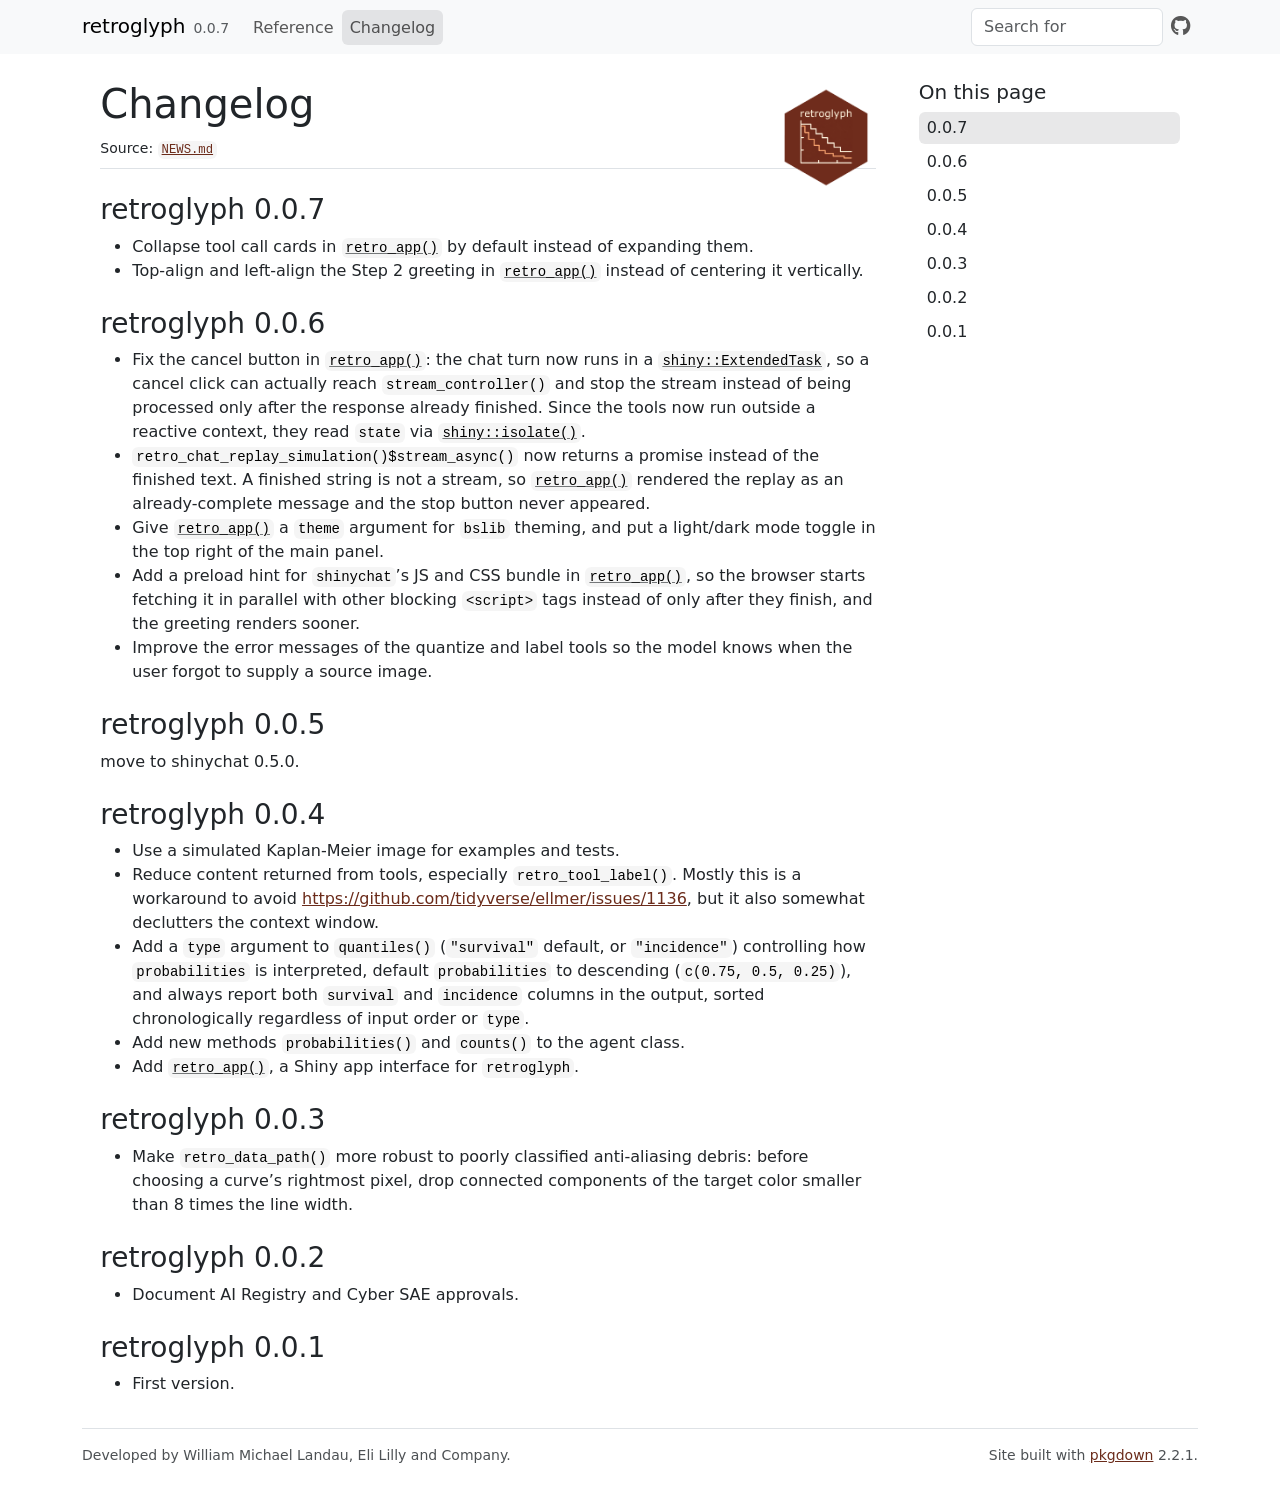
==== news/index.html @ ed051e1a "Deploying to gh-pages from @ wlandau/retroglyph@f1523e4ef02d0c6b7df19a83c4dc9e1fe2accea6 🚀" ====
<!DOCTYPE html>
<!-- Generated by pkgdown: do not edit by hand --><html lang="en-US"><head><meta http-equiv="Content-Type" content="text/html; charset=UTF-8"><meta charset="utf-8"><meta http-equiv="X-UA-Compatible" content="IE=edge"><meta name="viewport" content="width=device-width, initial-scale=1, shrink-to-fit=no"><title>Changelog • retroglyph</title><!-- favicons --><link rel="icon" type="image/png" sizes="96x96" href="../favicon-96x96.png"><link rel="icon" type="”image/svg+xml”" href="../favicon.svg"><link rel="apple-touch-icon" sizes="180x180" href="../apple-touch-icon.png"><link rel="icon" sizes="any" href="../favicon.ico"><link rel="manifest" href="../site.webmanifest"><script src="../deps/jquery-3.6.0/jquery-3.6.0.min.js"></script><meta name="viewport" content="width=device-width, initial-scale=1, shrink-to-fit=no"><link href="../deps/bootstrap-5.3.8/bootstrap.min.css" rel="stylesheet"><script src="../deps/bootstrap-5.3.8/bootstrap.bundle.min.js"></script><link href="../deps/font-awesome-6.5.2/css/all.min.css" rel="stylesheet"><link href="../deps/font-awesome-6.5.2/css/v4-shims.min.css" rel="stylesheet"><script src="../deps/headroom-0.11.0/headroom.min.js"></script><script src="../deps/headroom-0.11.0/jQuery.headroom.min.js"></script><script src="../deps/bootstrap-toc-1.0.1/bootstrap-toc.min.js"></script><script src="../deps/clipboard.js-2.0.11/clipboard.min.js"></script><script src="../deps/search-1.0.0/autocomplete.jquery.min.js"></script><script src="../deps/search-1.0.0/fuse.min.js"></script><script src="../deps/search-1.0.0/mark.min.js"></script><!-- pkgdown --><script src="../pkgdown.js"></script><meta property="og:title" content="Changelog"><meta property="og:image" content="https://wlandau.github.io/retroglyph/logo.png"></head><body>
    <a href="#main" class="visually-hidden-focusable">Skip to contents</a>


    <nav class="navbar navbar-expand-lg fixed-top bg-light" data-bs-theme="light" aria-label="Site navigation"><div class="container">

    <a class="navbar-brand me-2" href="../index.html">retroglyph</a>

    <small class="nav-text text-muted me-auto" data-bs-toggle="tooltip" data-bs-placement="bottom" title="">0.0.7</small>


    <button class="navbar-toggler" type="button" data-bs-toggle="collapse" data-bs-target="#navbar" aria-controls="navbar" aria-expanded="false" aria-label="Toggle navigation">
      <span class="navbar-toggler-icon"></span>
    </button>

    <div id="navbar" class="collapse navbar-collapse ms-3">
      <ul class="navbar-nav me-auto"><li class="nav-item"><a class="nav-link" href="../reference/index.html">Reference</a></li>
<li class="active nav-item"><a class="nav-link" href="../news/index.html">Changelog</a></li>
      </ul><ul class="navbar-nav"><li class="nav-item"><form class="form-inline" role="search">
 <input class="form-control" type="search" name="search-input" id="search-input" autocomplete="off" aria-label="Search site" placeholder="Search for" data-search-index="../search.json"></form></li>
<li class="nav-item"><a class="external-link nav-link" href="https://github.com/wlandau/retroglyph" aria-label="GitHub"><span class="fa fab fa-github fa-lg"></span></a></li>
      </ul></div>


  </div>
</nav><div class="container template-news">
<div class="row">
  <main id="main" class="col-md-9"><div class="page-header">
      <img src="../logo.png" class="logo" alt=""><h1>Changelog</h1>
      <small>Source: <a href="https://github.com/wlandau/retroglyph/NEWS.md" class="external-link"><code>NEWS.md</code></a></small>
    </div>

    <div class="section level2">
<h2 class="pkg-version" data-toc-text="0.0.7" id="retroglyph-007">retroglyph 0.0.7<a class="anchor" aria-label="anchor" href="#retroglyph-007"></a></h2>
<ul><li>Collapse tool call cards in <code><a href="../reference/retro_app.html">retro_app()</a></code> by default instead of expanding them.</li>
<li>Top-align and left-align the Step 2 greeting in <code><a href="../reference/retro_app.html">retro_app()</a></code> instead of centering it vertically.</li>
</ul></div>
    <div class="section level2">
<h2 class="pkg-version" data-toc-text="0.0.6" id="retroglyph-006">retroglyph 0.0.6<a class="anchor" aria-label="anchor" href="#retroglyph-006"></a></h2>
<ul><li>Fix the cancel button in <code><a href="../reference/retro_app.html">retro_app()</a></code>: the chat turn now runs in a <code><a href="https://rdrr.io/pkg/shiny/man/ExtendedTask.html" class="external-link">shiny::ExtendedTask</a></code>, so a cancel click can actually reach <code>stream_controller()</code> and stop the stream instead of being processed only after the response already finished. Since the tools now run outside a reactive context, they read <code>state</code> via <code><a href="https://rdrr.io/pkg/shiny/man/isolate.html" class="external-link">shiny::isolate()</a></code>.</li>
<li>
<code>retro_chat_replay_simulation()$stream_async()</code> now returns a promise instead of the finished text. A finished string is not a stream, so <code><a href="../reference/retro_app.html">retro_app()</a></code> rendered the replay as an already-complete message and the stop button never appeared.</li>
<li>Give <code><a href="../reference/retro_app.html">retro_app()</a></code> a <code>theme</code> argument for <code>bslib</code> theming, and put a light/dark mode toggle in the top right of the main panel.</li>
<li>Add a preload hint for <code>shinychat</code>’s JS and CSS bundle in <code><a href="../reference/retro_app.html">retro_app()</a></code>, so the browser starts fetching it in parallel with other blocking <code>&lt;script&gt;</code> tags instead of only after they finish, and the greeting renders sooner.</li>
<li>Improve the error messages of the quantize and label tools so the model knows when the user forgot to supply a source image.</li>
</ul></div>
    <div class="section level2">
<h2 class="pkg-version" data-toc-text="0.0.5" id="retroglyph-005">retroglyph 0.0.5<a class="anchor" aria-label="anchor" href="#retroglyph-005"></a></h2>
<p>move to shinychat 0.5.0.</p>
</div>
    <div class="section level2">
<h2 class="pkg-version" data-toc-text="0.0.4" id="retroglyph-004">retroglyph 0.0.4<a class="anchor" aria-label="anchor" href="#retroglyph-004"></a></h2>
<ul><li>Use a simulated Kaplan-Meier image for examples and tests.</li>
<li>Reduce content returned from tools, especially <code>retro_tool_label()</code>. Mostly this is a workaround to avoid <a href="https://github.com/tidyverse/ellmer/issues/1136" class="external-link uri">https://github.com/tidyverse/ellmer/issues/1136</a>, but it also somewhat declutters the context window.</li>
<li>Add a <code>type</code> argument to <code>quantiles()</code> (<code>"survival"</code> default, or <code>"incidence"</code>) controlling how <code>probabilities</code> is interpreted, default <code>probabilities</code> to descending (<code>c(0.75, 0.5, 0.25)</code>), and always report both <code>survival</code> and <code>incidence</code> columns in the output, sorted chronologically regardless of input order or <code>type</code>.</li>
<li>Add new methods <code>probabilities()</code> and <code>counts()</code> to the agent class.</li>
<li>Add <code><a href="../reference/retro_app.html">retro_app()</a></code>, a Shiny app interface for <code>retroglyph</code>.</li>
</ul></div>
    <div class="section level2">
<h2 class="pkg-version" data-toc-text="0.0.3" id="retroglyph-003">retroglyph 0.0.3<a class="anchor" aria-label="anchor" href="#retroglyph-003"></a></h2>
<ul><li>Make <code>retro_data_path()</code> more robust to poorly classified anti-aliasing debris: before choosing a curve’s rightmost pixel, drop connected components of the target color smaller than 8 times the line width.</li>
</ul></div>
    <div class="section level2">
<h2 class="pkg-version" data-toc-text="0.0.2" id="retroglyph-002">retroglyph 0.0.2<a class="anchor" aria-label="anchor" href="#retroglyph-002"></a></h2>
<ul><li>Document AI Registry and Cyber SAE approvals.</li>
</ul></div>
    <div class="section level2">
<h2 class="pkg-version" data-toc-text="0.0.1" id="retroglyph-001">retroglyph 0.0.1<a class="anchor" aria-label="anchor" href="#retroglyph-001"></a></h2>
<ul><li>First version.</li>
</ul></div>
  </main><aside class="col-md-3"><nav id="toc" aria-label="Table of contents"><h2>On this page</h2>
    </nav></aside></div>


    <footer><div class="pkgdown-footer-left">
  <p>Developed by William Michael Landau, Eli Lilly and Company.</p>
</div>

<div class="pkgdown-footer-right">
  <p>Site built with <a href="https://pkgdown.r-lib.org/" class="external-link">pkgdown</a> 2.2.1.</p>
</div>

    </footer></div>





  </body></html>
---- deps/font-awesome-6.5.2/css/v4-shims.min.css ----
/*!
 * Font Awesome Free 6.5.2 by @fontawesome - https://fontawesome.com
 * License - https://fontawesome.com/license/free (Icons: CC BY 4.0, Fonts: SIL OFL 1.1, Code: MIT License)
 * Copyright 2024 Fonticons, Inc.
 */
.fa.fa-glass:before{content:"\f000"}.fa.fa-envelope-o{font-family:"Font Awesome 6 Free";font-weight:400}.fa.fa-envelope-o:before{content:"\f0e0"}.fa.fa-star-o{font-family:"Font Awesome 6 Free";font-weight:400}.fa.fa-star-o:before{content:"\f005"}.fa.fa-close:before,.fa.fa-remove:before{content:"\f00d"}.fa.fa-gear:before{content:"\f013"}.fa.fa-trash-o{font-family:"Font Awesome 6 Free";font-weight:400}.fa.fa-trash-o:before{content:"\f2ed"}.fa.fa-home:before{content:"\f015"}.fa.fa-file-o{font-family:"Font Awesome 6 Free";font-weight:400}.fa.fa-file-o:before{content:"\f15b"}.fa.fa-clock-o{font-family:"Font Awesome 6 Free";font-weight:400}.fa.fa-clock-o:before{content:"\f017"}.fa.fa-arrow-circle-o-down{font-family:"Font Awesome 6 Free";font-weight:400}.fa.fa-arrow-circle-o-down:before{content:"\f358"}.fa.fa-arrow-circle-o-up{font-family:"Font Awesome 6 Free";font-weight:400}.fa.fa-arrow-circle-o-up:before{content:"\f35b"}.fa.fa-play-circle-o{font-family:"Font Awesome 6 Free";font-weight:400}.fa.fa-play-circle-o:before{content:"\f144"}.fa.fa-repeat:before,.fa.fa-rotate-right:before{content:"\f01e"}.fa.fa-refresh:before{content:"\f021"}.fa.fa-list-alt{font-family:"Font Awesome 6 Free";font-weight:400}.fa.fa-list-alt:before{content:"\f022"}.fa.fa-dedent:before{content:"\f03b"}.fa.fa-video-camera:before{content:"\f03d"}.fa.fa-picture-o{font-family:"Font Awesome 6 Free";font-weight:400}.fa.fa-picture-o:before{content:"\f03e"}.fa.fa-photo{font-family:"Font Awesome 6 Free";font-weight:400}.fa.fa-photo:before{content:"\f03e"}.fa.fa-image{font-family:"Font Awesome 6 Free";font-weight:400}.fa.fa-image:before{content:"\f03e"}.fa.fa-map-marker:before{content:"\f3c5"}.fa.fa-pencil-square-o{font-family:"Font Awesome 6 Free";font-weight:400}.fa.fa-pencil-square-o:before{content:"\f044"}.fa.fa-edit{font-family:"Font Awesome 6 Free";font-weight:400}.fa.fa-edit:before{content:"\f044"}.fa.fa-share-square-o:before{content:"\f14d"}.fa.fa-check-square-o{font-family:"Font Awesome 6 Free";font-weight:400}.fa.fa-check-square-o:before{content:"\f14a"}.fa.fa-arrows:before{content:"\f0b2"}.fa.fa-times-circle-o{font-family:"Font Awesome 6 Free";font-weight:400}.fa.fa-times-circle-o:before{content:"\f057"}.fa.fa-check-circle-o{font-family:"Font Awesome 6 Free";font-weight:400}.fa.fa-check-circle-o:before{content:"\f058"}.fa.fa-mail-forward:before{content:"\f064"}.fa.fa-expand:before{content:"\f424"}.fa.fa-compress:before{content:"\f422"}.fa.fa-eye,.fa.fa-eye-slash{font-family:"Font Awesome 6 Free";font-weight:400}.fa.fa-warning:before{content:"\f071"}.fa.fa-calendar:before{content:"\f073"}.fa.fa-arrows-v:before{content:"\f338"}.fa.fa-arrows-h:before{content:"\f337"}.fa.fa-bar-chart-o:before,.fa.fa-bar-chart:before{content:"\e0e3"}.fa.fa-twitter-square{font-family:"Font Awesome 6 Brands";font-weight:400}.fa.fa-twitter-square:before{content:"\f081"}.fa.fa-facebook-square{font-family:"Font Awesome 6 Brands";font-weight:400}.fa.fa-facebook-square:before{content:"\f082"}.fa.fa-gears:before{content:"\f085"}.fa.fa-thumbs-o-up{font-family:"Font Awesome 6 Free";font-weight:400}.fa.fa-thumbs-o-up:before{content:"\f164"}.fa.fa-thumbs-o-down{font-family:"Font Awesome 6 Free";font-weight:400}.fa.fa-thumbs-o-down:before{content:"\f165"}.fa.fa-heart-o{font-family:"Font Awesome 6 Free";font-weight:400}.fa.fa-heart-o:before{content:"\f004"}.fa.fa-sign-out:before{content:"\f2f5"}.fa.fa-linkedin-square{font-family:"Font Awesome 6 Brands";font-weight:400}.fa.fa-linkedin-square:before{content:"\f08c"}.fa.fa-thumb-tack:before{content:"\f08d"}.fa.fa-external-link:before{content:"\f35d"}.fa.fa-sign-in:before{content:"\f2f6"}.fa.fa-github-square{font-family:"Font Awesome 6 Brands";font-weight:400}.fa.fa-github-square:before{content:"\f092"}.fa.fa-lemon-o{font-family:"Font Awesome 6 Free";font-weight:400}.fa.fa-lemon-o:before{content:"\f094"}.fa.fa-square-o{font-family:"Font Awesome 6 Free";font-weight:400}.fa.fa-square-o:before{content:"\f0c8"}.fa.fa-bookmark-o{font-family:"Font Awesome 6 Free";font-weight:400}.fa.fa-bookmark-o:before{content:"\f02e"}.fa.fa-facebook,.fa.fa-twitter{font-family:"Font Awesome 6 Brands";font-weight:400}.fa.fa-facebook:before{content:"\f39e"}.fa.fa-facebook-f{font-family:"Font Awesome 6 Brands";font-weight:400}.fa.fa-facebook-f:before{content:"\f39e"}.fa.fa-github{font-family:"Font Awesome 6 Brands";font-weight:400}.fa.fa-credit-card{font-family:"Font Awesome 6 Free";font-weight:400}.fa.fa-feed:before{content:"\f09e"}.fa.fa-hdd-o{font-family:"Font Awesome 6 Free";font-weight:400}.fa.fa-hdd-o:before{content:"\f0a0"}.fa.fa-hand-o-right{font-family:"Font Awesome 6 Free";font-weight:400}.fa.fa-hand-o-right:before{content:"\f0a4"}.fa.fa-hand-o-left{font-family:"Font Awesome 6 Free";font-weight:400}.fa.fa-hand-o-left:before{content:"\f0a5"}.fa.fa-hand-o-up{font-family:"Font Awesome 6 Free";font-weight:400}.fa.fa-hand-o-up:before{content:"\f0a6"}.fa.fa-hand-o-down{font-family:"Font Awesome 6 Free";font-weight:400}.fa.fa-hand-o-down:before{content:"\f0a7"}.fa.fa-globe:before{content:"\f57d"}.fa.fa-tasks:before{content:"\f828"}.fa.fa-arrows-alt:before{content:"\f31e"}.fa.fa-group:before{content:"\f0c0"}.fa.fa-chain:before{content:"\f0c1"}.fa.fa-cut:before{content:"\f0c4"}.fa.fa-files-o{font-family:"Font Awesome 6 Free";font-weight:400}.fa.fa-files-o:before{content:"\f0c5"}.fa.fa-floppy-o{font-family:"Font Awesome 6 Free";font-weight:400}.fa.fa-floppy-o:before{content:"\f0c7"}.fa.fa-save{font-family:"Font Awesome 6 Free";font-weight:400}.fa.fa-save:before{content:"\f0c7"}.fa.fa-navicon:before,.fa.fa-reorder:before{content:"\f0c9"}.fa.fa-magic:before{content:"\e2ca"}.fa.fa-pinterest,.fa.fa-pinterest-square{font-family:"Font Awesome 6 Brands";font-weight:400}.fa.fa-pinterest-square:before{content:"\f0d3"}.fa.fa-google-plus-square{font-family:"Font Awesome 6 Brands";font-weight:400}.fa.fa-google-plus-square:before{content:"\f0d4"}.fa.fa-google-plus{font-family:"Font Awesome 6 Brands";font-weight:400}.fa.fa-google-plus:before{content:"\f0d5"}.fa.fa-money:before{content:"\f3d1"}.fa.fa-unsorted:before{content:"\f0dc"}.fa.fa-sort-desc:before{content:"\f0dd"}.fa.fa-sort-asc:before{content:"\f0de"}.fa.fa-linkedin{font-family:"Font Awesome 6 Brands";font-weight:400}.fa.fa-linkedin:before{content:"\f0e1"}.fa.fa-rotate-left:before{content:"\f0e2"}.fa.fa-legal:before{content:"\f0e3"}.fa.fa-dashboard:before,.fa.fa-tachometer:before{content:"\f625"}.fa.fa-comment-o{font-family:"Font Awesome 6 Free";font-weight:400}.fa.fa-comment-o:before{content:"\f075"}.fa.fa-comments-o{font-family:"Font Awesome 6 Free";font-weight:400}.fa.fa-comments-o:before{content:"\f086"}.fa.fa-flash:before{content:"\f0e7"}.fa.fa-clipboard:before{content:"\f0ea"}.fa.fa-lightbulb-o{font-family:"Font Awesome 6 Free";font-weight:400}.fa.fa-lightbulb-o:before{content:"\f0eb"}.fa.fa-exchange:before{content:"\f362"}.fa.fa-cloud-download:before{content:"\f0ed"}.fa.fa-cloud-upload:before{content:"\f0ee"}.fa.fa-bell-o{font-family:"Font Awesome 6 Free";font-weight:400}.fa.fa-bell-o:before{content:"\f0f3"}.fa.fa-cutlery:before{content:"\f2e7"}.fa.fa-file-text-o{font-family:"Font Awesome 6 Free";font-weight:400}.fa.fa-file-text-o:before{content:"\f15c"}.fa.fa-building-o{font-family:"Font Awesome 6 Free";font-weight:400}.fa.fa-building-o:before{content:"\f1ad"}.fa.fa-hospital-o{font-family:"Font Awesome 6 Free";font-weight:400}.fa.fa-hospital-o:before{content:"\f0f8"}.fa.fa-tablet:before{content:"\f3fa"}.fa.fa-mobile-phone:before,.fa.fa-mobile:before{content:"\f3cd"}.fa.fa-circle-o{font-family:"Font Awesome 6 Free";font-weight:400}.fa.fa-circle-o:before{content:"\f111"}.fa.fa-mail-reply:before{content:"\f3e5"}.fa.fa-github-alt{font-family:"Font Awesome 6 Brands";font-weight:400}.fa.fa-folder-o{font-family:"Font Awesome 6 Free";font-weight:400}.fa.fa-folder-o:before{content:"\f07b"}.fa.fa-folder-open-o{font-family:"Font Awesome 6 Free";font-weight:400}.fa.fa-folder-open-o:before{content:"\f07c"}.fa.fa-smile-o{font-family:"Font Awesome 6 Free";font-weight:400}.fa.fa-smile-o:before{content:"\f118"}.fa.fa-frown-o{font-family:"Font Awesome 6 Free";font-weight:400}.fa.fa-frown-o:before{content:"\f119"}.fa.fa-meh-o{font-family:"Font Awesome 6 Free";font-weight:400}.fa.fa-meh-o:before{content:"\f11a"}.fa.fa-keyboard-o{font-family:"Font Awesome 6 Free";font-weight:400}.fa.fa-keyboard-o:before{content:"\f11c"}.fa.fa-flag-o{font-family:"Font Awesome 6 Free";font-weight:400}.fa.fa-flag-o:before{content:"\f024"}.fa.fa-mail-reply-all:before{content:"\f122"}.fa.fa-star-half-o{font-family:"Font Awesome 6 Free";font-weight:400}.fa.fa-star-half-o:before{content:"\f5c0"}.fa.fa-star-half-empty{font-family:"Font Awesome 6 Free";font-weight:400}.fa.fa-star-half-empty:before{content:"\f5c0"}.fa.fa-star-half-full{font-family:"Font Awesome 6 Free";font-weight:400}.fa.fa-star-half-full:before{content:"\f5c0"}.fa.fa-code-fork:before{content:"\f126"}.fa.fa-chain-broken:before,.fa.fa-unlink:before{content:"\f127"}.fa.fa-calendar-o{font-family:"Font Awesome 6 Free";font-weight:400}.fa.fa-calendar-o:before{content:"\f133"}.fa.fa-css3,.fa.fa-html5,.fa.fa-maxcdn{font-family:"Font Awesome 6 Brands";font-weight:400}.fa.fa-unlock-alt:before{content:"\f09c"}.fa.fa-minus-square-o{font-family:"Font Awesome 6 Free";font-weight:400}.fa.fa-minus-square-o:before{content:"\f146"}.fa.fa-level-up:before{content:"\f3bf"}.fa.fa-level-down:before{content:"\f3be"}.fa.fa-pencil-square:before{content:"\f14b"}.fa.fa-external-link-square:before{content:"\f360"}.fa.fa-compass{font-family:"Font Awesome 6 Free";font-weight:400}.fa.fa-caret-square-o-down{font-family:"Font Awesome 6 Free";font-weight:400}.fa.fa-caret-square-o-down:before{content:"\f150"}.fa.fa-toggle-down{font-family:"Font Awesome 6 Free";font-weight:400}.fa.fa-toggle-down:before{content:"\f150"}.fa.fa-caret-square-o-up{font-family:"Font Awesome 6 Free";font-weight:400}.fa.fa-caret-square-o-up:before{content:"\f151"}.fa.fa-toggle-up{font-family:"Font Awesome 6 Free";font-weight:400}.fa.fa-toggle-up:before{content:"\f151"}.fa.fa-caret-square-o-right{font-family:"Font Awesome 6 Free";font-weight:400}.fa.fa-caret-square-o-right:before{content:"\f152"}.fa.fa-toggle-right{font-family:"Font Awesome 6 Free";font-weight:400}.fa.fa-toggle-right:before{content:"\f152"}.fa.fa-eur:before,.fa.fa-euro:before{content:"\f153"}.fa.fa-gbp:before{content:"\f154"}.fa.fa-dollar:before,.fa.fa-usd:before{content:"\24"}.fa.fa-inr:before,.fa.fa-rupee:before{content:"\e1bc"}.fa.fa-cny:before,.fa.fa-jpy:before,.fa.fa-rmb:before,.fa.fa-yen:before{content:"\f157"}.fa.fa-rouble:before,.fa.fa-rub:before,.fa.fa-ruble:before{content:"\f158"}.fa.fa-krw:before,.fa.fa-won:before{content:"\f159"}.fa.fa-bitcoin,.fa.fa-btc{font-family:"Font Awesome 6 Brands";font-weight:400}.fa.fa-bitcoin:before{content:"\f15a"}.fa.fa-file-text:before{content:"\f15c"}.fa.fa-sort-alpha-asc:before{content:"\f15d"}.fa.fa-sort-alpha-desc:before{content:"\f881"}.fa.fa-sort-amount-asc:before{content:"\f884"}.fa.fa-sort-amount-desc:before{content:"\f160"}.fa.fa-sort-numeric-asc:before{content:"\f162"}.fa.fa-sort-numeric-desc:before{content:"\f886"}.fa.fa-youtube-square{font-family:"Font Awesome 6 Brands";font-weight:400}.fa.fa-youtube-square:before{content:"\f431"}.fa.fa-xing,.fa.fa-xing-square,.fa.fa-youtube{font-family:"Font Awesome 6 Brands";font-weight:400}.fa.fa-xing-square:before{content:"\f169"}.fa.fa-youtube-play{font-family:"Font Awesome 6 Brands";font-weight:400}.fa.fa-youtube-play:before{content:"\f167"}.fa.fa-adn,.fa.fa-bitbucket,.fa.fa-bitbucket-square,.fa.fa-dropbox,.fa.fa-flickr,.fa.fa-instagram,.fa.fa-stack-overflow{font-family:"Font Awesome 6 Brands";font-weight:400}.fa.fa-bitbucket-square:before{content:"\f171"}.fa.fa-tumblr,.fa.fa-tumblr-square{font-family:"Font Awesome 6 Brands";font-weight:400}.fa.fa-tumblr-square:before{content:"\f174"}.fa.fa-long-arrow-down:before{content:"\f309"}.fa.fa-long-arrow-up:before{content:"\f30c"}.fa.fa-long-arrow-left:before{content:"\f30a"}.fa.fa-long-arrow-right:before{content:"\f30b"}.fa.fa-android,.fa.fa-apple,.fa.fa-dribbble,.fa.fa-foursquare,.fa.fa-gittip,.fa.fa-gratipay,.fa.fa-linux,.fa.fa-skype,.fa.fa-trello,.fa.fa-windows{font-family:"Font Awesome 6 Brands";font-weight:400}.fa.fa-gittip:before{content:"\f184"}.fa.fa-sun-o{font-family:"Font Awesome 6 Free";font-weight:400}.fa.fa-sun-o:before{content:"\f185"}.fa.fa-moon-o{font-family:"Font Awesome 6 Free";font-weight:400}.fa.fa-moon-o:before{content:"\f186"}.fa.fa-pagelines,.fa.fa-renren,.fa.fa-stack-exchange,.fa.fa-vk,.fa.fa-weibo{font-family:"Font Awesome 6 Brands";font-weight:400}.fa.fa-arrow-circle-o-right{font-family:"Font Awesome 6 Free";font-weight:400}.fa.fa-arrow-circle-o-right:before{content:"\f35a"}.fa.fa-arrow-circle-o-left{font-family:"Font Awesome 6 Free";font-weight:400}.fa.fa-arrow-circle-o-left:before{content:"\f359"}.fa.fa-caret-square-o-left{font-family:"Font Awesome 6 Free";font-weight:400}.fa.fa-caret-square-o-left:before{content:"\f191"}.fa.fa-toggle-left{font-family:"Font Awesome 6 Free";font-weight:400}.fa.fa-toggle-left:before{content:"\f191"}.fa.fa-dot-circle-o{font-family:"Font Awesome 6 Free";font-weight:400}.fa.fa-dot-circle-o:before{content:"\f192"}.fa.fa-vimeo-square{font-family:"Font Awesome 6 Brands";font-weight:400}.fa.fa-vimeo-square:before{content:"\f194"}.fa.fa-try:before,.fa.fa-turkish-lira:before{content:"\e2bb"}.fa.fa-plus-square-o{font-family:"Font Awesome 6 Free";font-weight:400}.fa.fa-plus-square-o:before{content:"\f0fe"}.fa.fa-openid,.fa.fa-slack,.fa.fa-wordpress{font-family:"Font Awesome 6 Brands";font-weight:400}.fa.fa-bank:before,.fa.fa-institution:before{content:"\f19c"}.fa.fa-mortar-board:before{content:"\f19d"}.fa.fa-google,.fa.fa-reddit,.fa.fa-reddit-square,.fa.fa-yahoo{font-family:"Font Awesome 6 Brands";font-weight:400}.fa.fa-reddit-square:before{content:"\f1a2"}.fa.fa-behance,.fa.fa-behance-square,.fa.fa-delicious,.fa.fa-digg,.fa.fa-drupal,.fa.fa-joomla,.fa.fa-pied-piper-alt,.fa.fa-pied-piper-pp,.fa.fa-stumbleupon,.fa.fa-stumbleupon-circle{font-family:"Font Awesome 6 Brands";font-weight:400}.fa.fa-behance-square:before{content:"\f1b5"}.fa.fa-steam,.fa.fa-steam-square{font-family:"Font Awesome 6 Brands";font-weight:400}.fa.fa-steam-square:before{content:"\f1b7"}.fa.fa-automobile:before{content:"\f1b9"}.fa.fa-cab:before{content:"\f1ba"}.fa.fa-deviantart,.fa.fa-soundcloud,.fa.fa-spotify{font-family:"Font Awesome 6 Brands";font-weight:400}.fa.fa-file-pdf-o{font-family:"Font Awesome 6 Free";font-weight:400}.fa.fa-file-pdf-o:before{content:"\f1c1"}.fa.fa-file-word-o{font-family:"Font Awesome 6 Free";font-weight:400}.fa.fa-file-word-o:before{content:"\f1c2"}.fa.fa-file-excel-o{font-family:"Font Awesome 6 Free";font-weight:400}.fa.fa-file-excel-o:before{content:"\f1c3"}.fa.fa-file-powerpoint-o{font-family:"Font Awesome 6 Free";font-weight:400}.fa.fa-file-powerpoint-o:before{content:"\f1c4"}.fa.fa-file-image-o{font-family:"Font Awesome 6 Free";font-weight:400}.fa.fa-file-image-o:before{content:"\f1c5"}.fa.fa-file-photo-o{font-family:"Font Awesome 6 Free";font-weight:400}.fa.fa-file-photo-o:before{content:"\f1c5"}.fa.fa-file-picture-o{font-family:"Font Awesome 6 Free";font-weight:400}.fa.fa-file-picture-o:before{content:"\f1c5"}.fa.fa-file-archive-o{font-family:"Font Awesome 6 Free";font-weight:400}.fa.fa-file-archive-o:before{content:"\f1c6"}.fa.fa-file-zip-o{font-family:"Font Awesome 6 Free";font-weight:400}.fa.fa-file-zip-o:before{content:"\f1c6"}.fa.fa-file-audio-o{font-family:"Font Awesome 6 Free";font-weight:400}.fa.fa-file-audio-o:before{content:"\f1c7"}.fa.fa-file-sound-o{font-family:"Font Awesome 6 Free";font-weight:400}.fa.fa-file-sound-o:before{content:"\f1c7"}.fa.fa-file-video-o{font-family:"Font Awesome 6 Free";font-weight:400}.fa.fa-file-video-o:before{content:"\f1c8"}.fa.fa-file-movie-o{font-family:"Font Awesome 6 Free";font-weight:400}.fa.fa-file-movie-o:before{content:"\f1c8"}.fa.fa-file-code-o{font-family:"Font Awesome 6 Free";font-weight:400}.fa.fa-file-code-o:before{content:"\f1c9"}.fa.fa-codepen,.fa.fa-jsfiddle,.fa.fa-vine{font-family:"Font Awesome 6 Brands";font-weight:400}.fa.fa-life-bouy:before,.fa.fa-life-buoy:before,.fa.fa-life-saver:before,.fa.fa-support:before{content:"\f1cd"}.fa.fa-circle-o-notch:before{content:"\f1ce"}.fa.fa-ra,.fa.fa-rebel{font-family:"Font Awesome 6 Brands";font-weight:400}.fa.fa-ra:before{content:"\f1d0"}.fa.fa-resistance{font-family:"Font Awesome 6 Brands";font-weight:400}.fa.fa-resistance:before{content:"\f1d0"}.fa.fa-empire,.fa.fa-ge{font-family:"Font Awesome 6 Brands";font-weight:400}.fa.fa-ge:before{content:"\f1d1"}.fa.fa-git-square{font-family:"Font Awesome 6 Brands";font-weight:400}.fa.fa-git-square:before{content:"\f1d2"}.fa.fa-git,.fa.fa-hacker-news,.fa.fa-y-combinator-square{font-family:"Font Awesome 6 Brands";font-weight:400}.fa.fa-y-combinator-square:before{content:"\f1d4"}.fa.fa-yc-square{font-family:"Font Awesome 6 Brands";font-weight:400}.fa.fa-yc-square:before{content:"\f1d4"}.fa.fa-qq,.fa.fa-tencent-weibo,.fa.fa-wechat,.fa.fa-weixin{font-family:"Font Awesome 6 Brands";font-weight:400}.fa.fa-wechat:before{content:"\f1d7"}.fa.fa-send:before{content:"\f1d8"}.fa.fa-paper-plane-o{font-family:"Font Awesome 6 Free";font-weight:400}.fa.fa-paper-plane-o:before{content:"\f1d8"}.fa.fa-send-o{font-family:"Font Awesome 6 Free";font-weight:400}.fa.fa-send-o:before{content:"\f1d8"}.fa.fa-circle-thin{font-family:"Font Awesome 6 Free";font-weight:400}.fa.fa-circle-thin:before{content:"\f111"}.fa.fa-header:before{content:"\f1dc"}.fa.fa-futbol-o{font-family:"Font Awesome 6 Free";font-weight:400}.fa.fa-futbol-o:before{content:"\f1e3"}.fa.fa-soccer-ball-o{font-family:"Font Awesome 6 Free";font-weight:400}.fa.fa-soccer-ball-o:before{content:"\f1e3"}.fa.fa-slideshare,.fa.fa-twitch,.fa.fa-yelp{font-family:"Font Awesome 6 Brands";font-weight:400}.fa.fa-newspaper-o{font-family:"Font Awesome 6 Free";font-weight:400}.fa.fa-newspaper-o:before{content:"\f1ea"}.fa.fa-cc-amex,.fa.fa-cc-discover,.fa.fa-cc-mastercard,.fa.fa-cc-paypal,.fa.fa-cc-stripe,.fa.fa-cc-visa,.fa.fa-google-wallet,.fa.fa-paypal{font-family:"Font Awesome 6 Brands";font-weight:400}.fa.fa-bell-slash-o{font-family:"Font Awesome 6 Free";font-weight:400}.fa.fa-bell-slash-o:before{content:"\f1f6"}.fa.fa-trash:before{content:"\f2ed"}.fa.fa-copyright{font-family:"Font Awesome 6 Free";font-weight:400}.fa.fa-eyedropper:before{content:"\f1fb"}.fa.fa-area-chart:before{content:"\f1fe"}.fa.fa-pie-chart:before{content:"\f200"}.fa.fa-line-chart:before{content:"\f201"}.fa.fa-lastfm,.fa.fa-lastfm-square{font-family:"Font Awesome 6 Brands";font-weight:400}.fa.fa-lastfm-square:before{content:"\f203"}.fa.fa-angellist,.fa.fa-ioxhost{font-family:"Font Awesome 6 Brands";font-weight:400}.fa.fa-cc{font-family:"Font Awesome 6 Free";font-weight:400}.fa.fa-cc:before{content:"\f20a"}.fa.fa-ils:before,.fa.fa-shekel:before,.fa.fa-sheqel:before{content:"\f20b"}.fa.fa-buysellads,.fa.fa-connectdevelop,.fa.fa-dashcube,.fa.fa-forumbee,.fa.fa-leanpub,.fa.fa-sellsy,.fa.fa-shirtsinbulk,.fa.fa-simplybuilt,.fa.fa-skyatlas{font-family:"Font Awesome 6 Brands";font-weight:400}.fa.fa-diamond{font-family:"Font Awesome 6 Free";font-weight:400}.fa.fa-diamond:before{content:"\f3a5"}.fa.fa-intersex:before,.fa.fa-transgender:before{content:"\f224"}.fa.fa-transgender-alt:before{content:"\f225"}.fa.fa-facebook-official{font-family:"Font Awesome 6 Brands";font-weight:400}.fa.fa-facebook-official:before{content:"\f09a"}.fa.fa-pinterest-p,.fa.fa-whatsapp{font-family:"Font Awesome 6 Brands";font-weight:400}.fa.fa-hotel:before{content:"\f236"}.fa.fa-medium,.fa.fa-viacoin,.fa.fa-y-combinator,.fa.fa-yc{font-family:"Font Awesome 6 Brands";font-weight:400}.fa.fa-yc:before{content:"\f23b"}.fa.fa-expeditedssl,.fa.fa-opencart,.fa.fa-optin-monster{font-family:"Font Awesome 6 Brands";font-weight:400}.fa.fa-battery-4:before,.fa.fa-battery:before{content:"\f240"}.fa.fa-battery-3:before{content:"\f241"}.fa.fa-battery-2:before{content:"\f242"}.fa.fa-battery-1:before{content:"\f243"}.fa.fa-battery-0:before{content:"\f244"}.fa.fa-object-group,.fa.fa-object-ungroup,.fa.fa-sticky-note-o{font-family:"Font Awesome 6 Free";font-weight:400}.fa.fa-sticky-note-o:before{content:"\f249"}.fa.fa-cc-diners-club,.fa.fa-cc-jcb{font-family:"Font Awesome 6 Brands";font-weight:400}.fa.fa-clone{font-family:"Font Awesome 6 Free";font-weight:400}.fa.fa-hourglass-o:before{content:"\f254"}.fa.fa-hourglass-1:before{content:"\f251"}.fa.fa-hourglass-2:before{content:"\f252"}.fa.fa-hourglass-3:before{content:"\f253"}.fa.fa-hand-rock-o{font-family:"Font Awesome 6 Free";font-weight:400}.fa.fa-hand-rock-o:before{content:"\f255"}.fa.fa-hand-grab-o{font-family:"Font Awesome 6 Free";font-weight:400}.fa.fa-hand-grab-o:before{content:"\f255"}.fa.fa-hand-paper-o{font-family:"Font Awesome 6 Free";font-weight:400}.fa.fa-hand-paper-o:before{content:"\f256"}.fa.fa-hand-stop-o{font-family:"Font Awesome 6 Free";font-weight:400}.fa.fa-hand-stop-o:before{content:"\f256"}.fa.fa-hand-scissors-o{font-family:"Font Awesome 6 Free";font-weight:400}.fa.fa-hand-scissors-o:before{content:"\f257"}.fa.fa-hand-lizard-o{font-family:"Font Awesome 6 Free";font-weight:400}.fa.fa-hand-lizard-o:before{content:"\f258"}.fa.fa-hand-spock-o{font-family:"Font Awesome 6 Free";font-weight:400}.fa.fa-hand-spock-o:before{content:"\f259"}.fa.fa-hand-pointer-o{font-family:"Font Awesome 6 Free";font-weight:400}.fa.fa-hand-pointer-o:before{content:"\f25a"}.fa.fa-hand-peace-o{font-family:"Font Awesome 6 Free";font-weight:400}.fa.fa-hand-peace-o:before{content:"\f25b"}.fa.fa-registered{font-family:"Font Awesome 6 Free";font-weight:400}.fa.fa-creative-commons,.fa.fa-gg,.fa.fa-gg-circle,.fa.fa-odnoklassniki,.fa.fa-odnoklassniki-square{font-family:"Font Awesome 6 Brands";font-weight:400}.fa.fa-odnoklassniki-square:before{content:"\f264"}.fa.fa-chrome,.fa.fa-firefox,.fa.fa-get-pocket,.fa.fa-internet-explorer,.fa.fa-opera,.fa.fa-safari,.fa.fa-wikipedia-w{font-family:"Font Awesome 6 Brands";font-weight:400}.fa.fa-television:before{content:"\f26c"}.fa.fa-500px,.fa.fa-amazon,.fa.fa-contao{font-family:"Font Awesome 6 Brands";font-weight:400}.fa.fa-calendar-plus-o{font-family:"Font Awesome 6 Free";font-weight:400}.fa.fa-calendar-plus-o:before{content:"\f271"}.fa.fa-calendar-minus-o{font-family:"Font Awesome 6 Free";font-weight:400}.fa.fa-calendar-minus-o:before{content:"\f272"}.fa.fa-calendar-times-o{font-family:"Font Awesome 6 Free";font-weight:400}.fa.fa-calendar-times-o:before{content:"\f273"}.fa.fa-calendar-check-o{font-family:"Font Awesome 6 Free";font-weight:400}.fa.fa-calendar-check-o:before{content:"\f274"}.fa.fa-map-o{font-family:"Font Awesome 6 Free";font-weight:400}.fa.fa-map-o:before{content:"\f279"}.fa.fa-commenting:before{content:"\f4ad"}.fa.fa-commenting-o{font-family:"Font Awesome 6 Free";font-weight:400}.fa.fa-commenting-o:before{content:"\f4ad"}.fa.fa-houzz,.fa.fa-vimeo{font-family:"Font Awesome 6 Brands";font-weight:400}.fa.fa-vimeo:before{content:"\f27d"}.fa.fa-black-tie,.fa.fa-edge,.fa.fa-fonticons,.fa.fa-reddit-alien{font-family:"Font Awesome 6 Brands";font-weight:400}.fa.fa-credit-card-alt:before{content:"\f09d"}.fa.fa-codiepie,.fa.fa-fort-awesome,.fa.fa-mixcloud,.fa.fa-modx,.fa.fa-product-hunt,.fa.fa-scribd,.fa.fa-usb{font-family:"Font Awesome 6 Brands";font-weight:400}.fa.fa-pause-circle-o{font-family:"Font Awesome 6 Free";font-weight:400}.fa.fa-pause-circle-o:before{content:"\f28b"}.fa.fa-stop-circle-o{font-family:"Font Awesome 6 Free";font-weight:400}.fa.fa-stop-circle-o:before{content:"\f28d"}.fa.fa-bluetooth,.fa.fa-bluetooth-b,.fa.fa-envira,.fa.fa-gitlab,.fa.fa-wheelchair-alt,.fa.fa-wpbeginner,.fa.fa-wpforms{font-family:"Font Awesome 6 Brands";font-weight:400}.fa.fa-wheelchair-alt:before{content:"\f368"}.fa.fa-question-circle-o{font-family:"Font Awesome 6 Free";font-weight:400}.fa.fa-question-circle-o:before{content:"\f059"}.fa.fa-volume-control-phone:before{content:"\f2a0"}.fa.fa-asl-interpreting:before{content:"\f2a3"}.fa.fa-deafness:before,.fa.fa-hard-of-hearing:before{content:"\f2a4"}.fa.fa-glide,.fa.fa-glide-g{font-family:"Font Awesome 6 Brands";font-weight:400}.fa.fa-signing:before{content:"\f2a7"}.fa.fa-viadeo,.fa.fa-viadeo-square{font-family:"Font Awesome 6 Brands";font-weight:400}.fa.fa-viadeo-square:before{content:"\f2aa"}.fa.fa-snapchat,.fa.fa-snapchat-ghost{font-family:"Font Awesome 6 Brands";font-weight:400}.fa.fa-snapchat-ghost:before{content:"\f2ab"}.fa.fa-snapchat-square{font-family:"Font Awesome 6 Brands";font-weight:400}.fa.fa-snapchat-square:before{content:"\f2ad"}.fa.fa-first-order,.fa.fa-google-plus-official,.fa.fa-pied-piper,.fa.fa-themeisle,.fa.fa-yoast{font-family:"Font Awesome 6 Brands";font-weight:400}.fa.fa-google-plus-official:before{content:"\f2b3"}.fa.fa-google-plus-circle{font-family:"Font Awesome 6 Brands";font-weight:400}.fa.fa-google-plus-circle:before{content:"\f2b3"}.fa.fa-fa,.fa.fa-font-awesome{font-family:"Font Awesome 6 Brands";font-weight:400}.fa.fa-fa:before{content:"\f2b4"}.fa.fa-handshake-o{font-family:"Font Awesome 6 Free";font-weight:400}.fa.fa-handshake-o:before{content:"\f2b5"}.fa.fa-envelope-open-o{font-family:"Font Awesome 6 Free";font-weight:400}.fa.fa-envelope-open-o:before{content:"\f2b6"}.fa.fa-linode{font-family:"Font Awesome 6 Brands";font-weight:400}.fa.fa-address-book-o{font-family:"Font Awesome 6 Free";font-weight:400}.fa.fa-address-book-o:before{content:"\f2b9"}.fa.fa-vcard:before{content:"\f2bb"}.fa.fa-address-card-o{font-family:"Font Awesome 6 Free";font-weight:400}.fa.fa-address-card-o:before{content:"\f2bb"}.fa.fa-vcard-o{font-family:"Font Awesome 6 Free";font-weight:400}.fa.fa-vcard-o:before{content:"\f2bb"}.fa.fa-user-circle-o{font-family:"Font Awesome 6 Free";font-weight:400}.fa.fa-user-circle-o:before{content:"\f2bd"}.fa.fa-user-o{font-family:"Font Awesome 6 Free";font-weight:400}.fa.fa-user-o:before{content:"\f007"}.fa.fa-id-badge{font-family:"Font Awesome 6 Free";font-weight:400}.fa.fa-drivers-license:before{content:"\f2c2"}.fa.fa-id-card-o{font-family:"Font Awesome 6 Free";font-weight:400}.fa.fa-id-card-o:before{content:"\f2c2"}.fa.fa-drivers-license-o{font-family:"Font Awesome 6 Free";font-weight:400}.fa.fa-drivers-license-o:before{content:"\f2c2"}.fa.fa-free-code-camp,.fa.fa-quora,.fa.fa-telegram{font-family:"Font Awesome 6 Brands";font-weight:400}.fa.fa-thermometer-4:before,.fa.fa-thermometer:before{content:"\f2c7"}.fa.fa-thermometer-3:before{content:"\f2c8"}.fa.fa-thermometer-2:before{content:"\f2c9"}.fa.fa-thermometer-1:before{content:"\f2ca"}.fa.fa-thermometer-0:before{content:"\f2cb"}.fa.fa-bathtub:before,.fa.fa-s15:before{content:"\f2cd"}.fa.fa-window-maximize,.fa.fa-window-restore{font-family:"Font Awesome 6 Free";font-weight:400}.fa.fa-times-rectangle:before{content:"\f410"}.fa.fa-window-close-o{font-family:"Font Awesome 6 Free";font-weight:400}.fa.fa-window-close-o:before{content:"\f410"}.fa.fa-times-rectangle-o{font-family:"Font Awesome 6 Free";font-weight:400}.fa.fa-times-rectangle-o:before{content:"\f410"}.fa.fa-bandcamp,.fa.fa-eercast,.fa.fa-etsy,.fa.fa-grav,.fa.fa-imdb,.fa.fa-ravelry{font-family:"Font Awesome 6 Brands";font-weight:400}.fa.fa-eercast:before{content:"\f2da"}.fa.fa-snowflake-o{font-family:"Font Awesome 6 Free";font-weight:400}.fa.fa-snowflake-o:before{content:"\f2dc"}.fa.fa-meetup,.fa.fa-superpowers,.fa.fa-wpexplorer{font-family:"Font Awesome 6 Brands";font-weight:400}
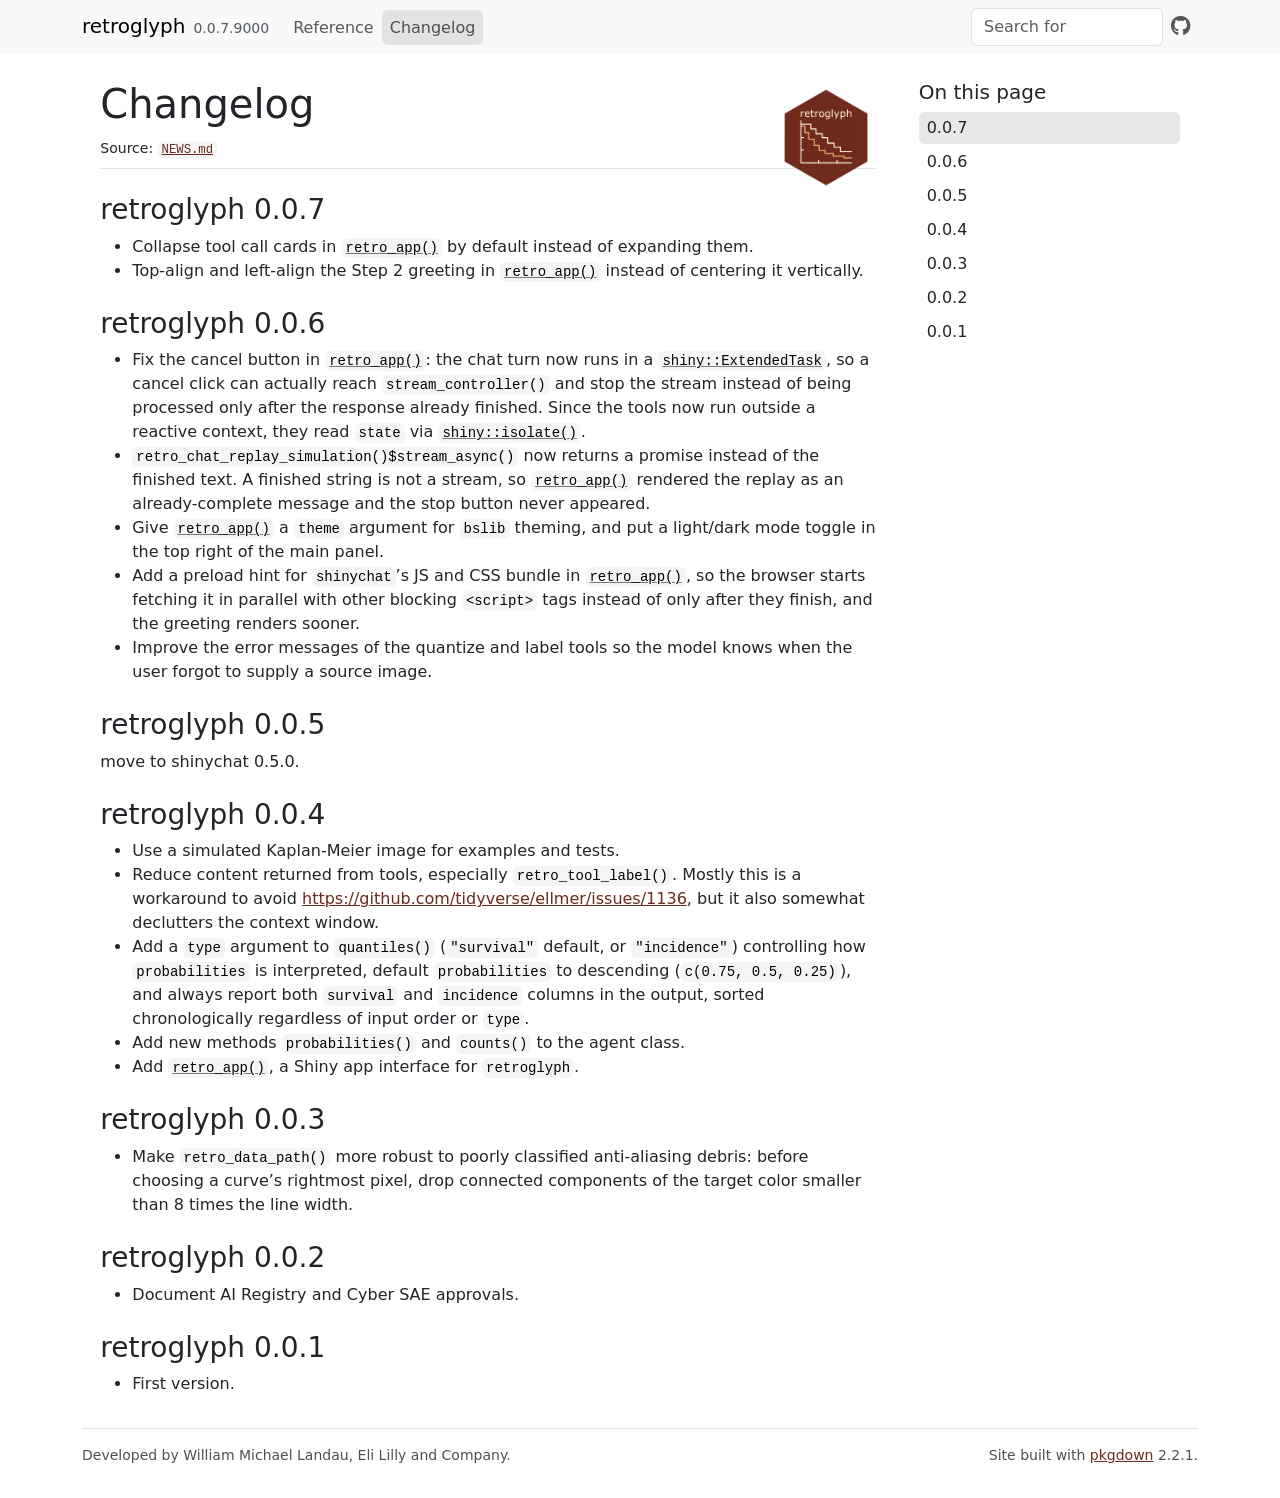
==== commit 7b13152b: "Deploying to gh-pages from @ wlandau/retroglyph@34a9393aac4ac2914c0a3c70d0098aca68101f2c 🚀" ====
--- a/news/index.html
+++ b/news/index.html
@@ -7,7 +7,7 @@
 
     <a class="navbar-brand me-2" href="../index.html">retroglyph</a>
 
-    <small class="nav-text text-muted me-auto" data-bs-toggle="tooltip" data-bs-placement="bottom" title="">0.0.7</small>
+    <small class="nav-text text-muted me-auto" data-bs-toggle="tooltip" data-bs-placement="bottom" title="">0.0.7.9000</small>
 
 
     <button class="navbar-toggler" type="button" data-bs-toggle="collapse" data-bs-target="#navbar" aria-controls="navbar" aria-expanded="false" aria-label="Toggle navigation">
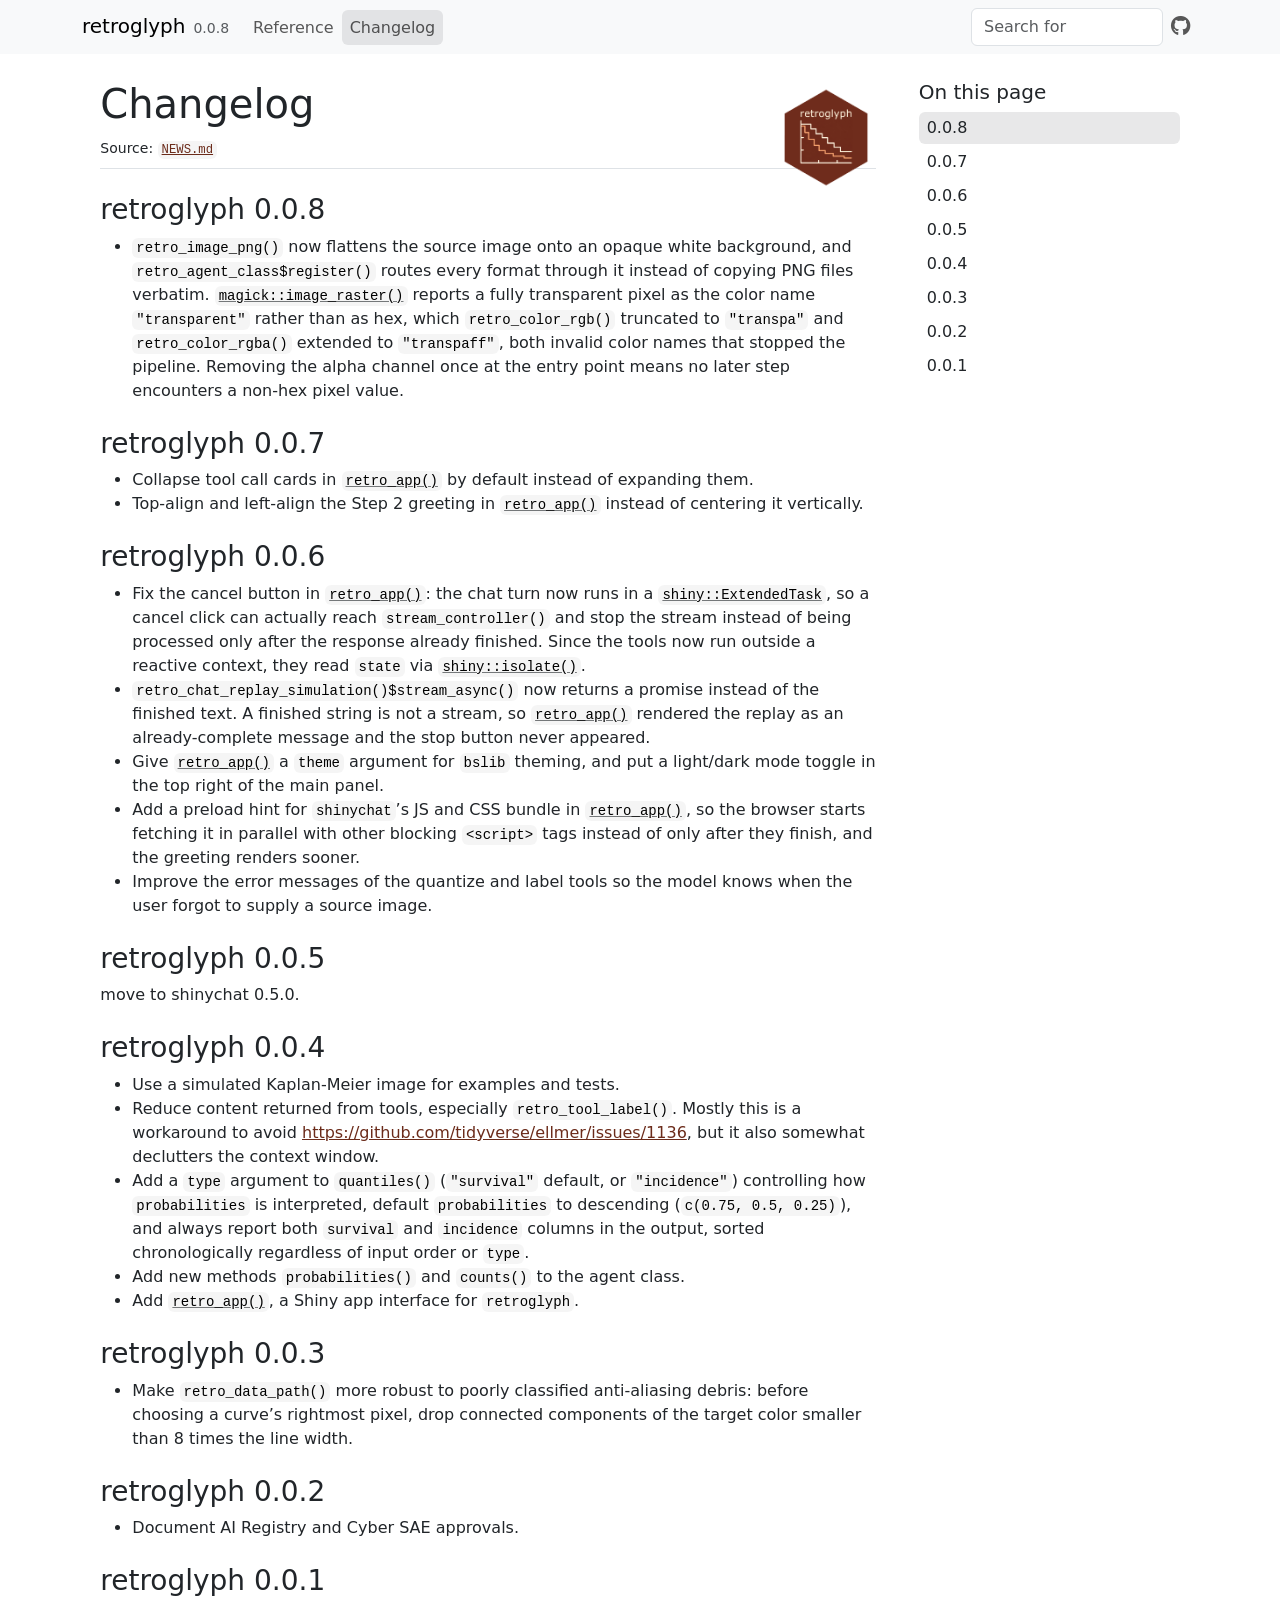
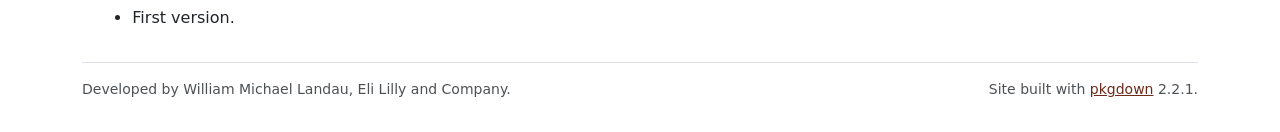
==== commit e2c203a8: "Deploying to gh-pages from @ wlandau/retroglyph@08530e03089d8f8772090cb4512d183f9b1c4951 🚀" ====
--- a/news/index.html
+++ b/news/index.html
@@ -7,7 +7,7 @@
 
     <a class="navbar-brand me-2" href="../index.html">retroglyph</a>
 
-    <small class="nav-text text-muted me-auto" data-bs-toggle="tooltip" data-bs-placement="bottom" title="">0.0.7.9000</small>
+    <small class="nav-text text-muted me-auto" data-bs-toggle="tooltip" data-bs-placement="bottom" title="">0.0.8</small>
 
 
     <button class="navbar-toggler" type="button" data-bs-toggle="collapse" data-bs-target="#navbar" aria-controls="navbar" aria-expanded="false" aria-label="Toggle navigation">
@@ -31,6 +31,11 @@
       <small>Source: <a href="https://github.com/wlandau/retroglyph/NEWS.md" class="external-link"><code>NEWS.md</code></a></small>
     </div>
 
+    <div class="section level2">
+<h2 class="pkg-version" data-toc-text="0.0.8" id="retroglyph-008">retroglyph 0.0.8<a class="anchor" aria-label="anchor" href="#retroglyph-008"></a></h2>
+<ul><li>
+<code>retro_image_png()</code> now flattens the source image onto an opaque white background, and <code>retro_agent_class$register()</code> routes every format through it instead of copying PNG files verbatim. <code><a href="https://docs.ropensci.org/magick/reference/editing.html" class="external-link">magick::image_raster()</a></code> reports a fully transparent pixel as the color name <code>"transparent"</code> rather than as hex, which <code>retro_color_rgb()</code> truncated to <code>"transpa"</code> and <code>retro_color_rgba()</code> extended to <code>"transpaff"</code>, both invalid color names that stopped the pipeline. Removing the alpha channel once at the entry point means no later step encounters a non-hex pixel value.</li>
+</ul></div>
     <div class="section level2">
 <h2 class="pkg-version" data-toc-text="0.0.7" id="retroglyph-007">retroglyph 0.0.7<a class="anchor" aria-label="anchor" href="#retroglyph-007"></a></h2>
 <ul><li>Collapse tool call cards in <code><a href="../reference/retro_app.html">retro_app()</a></code> by default instead of expanding them.</li>
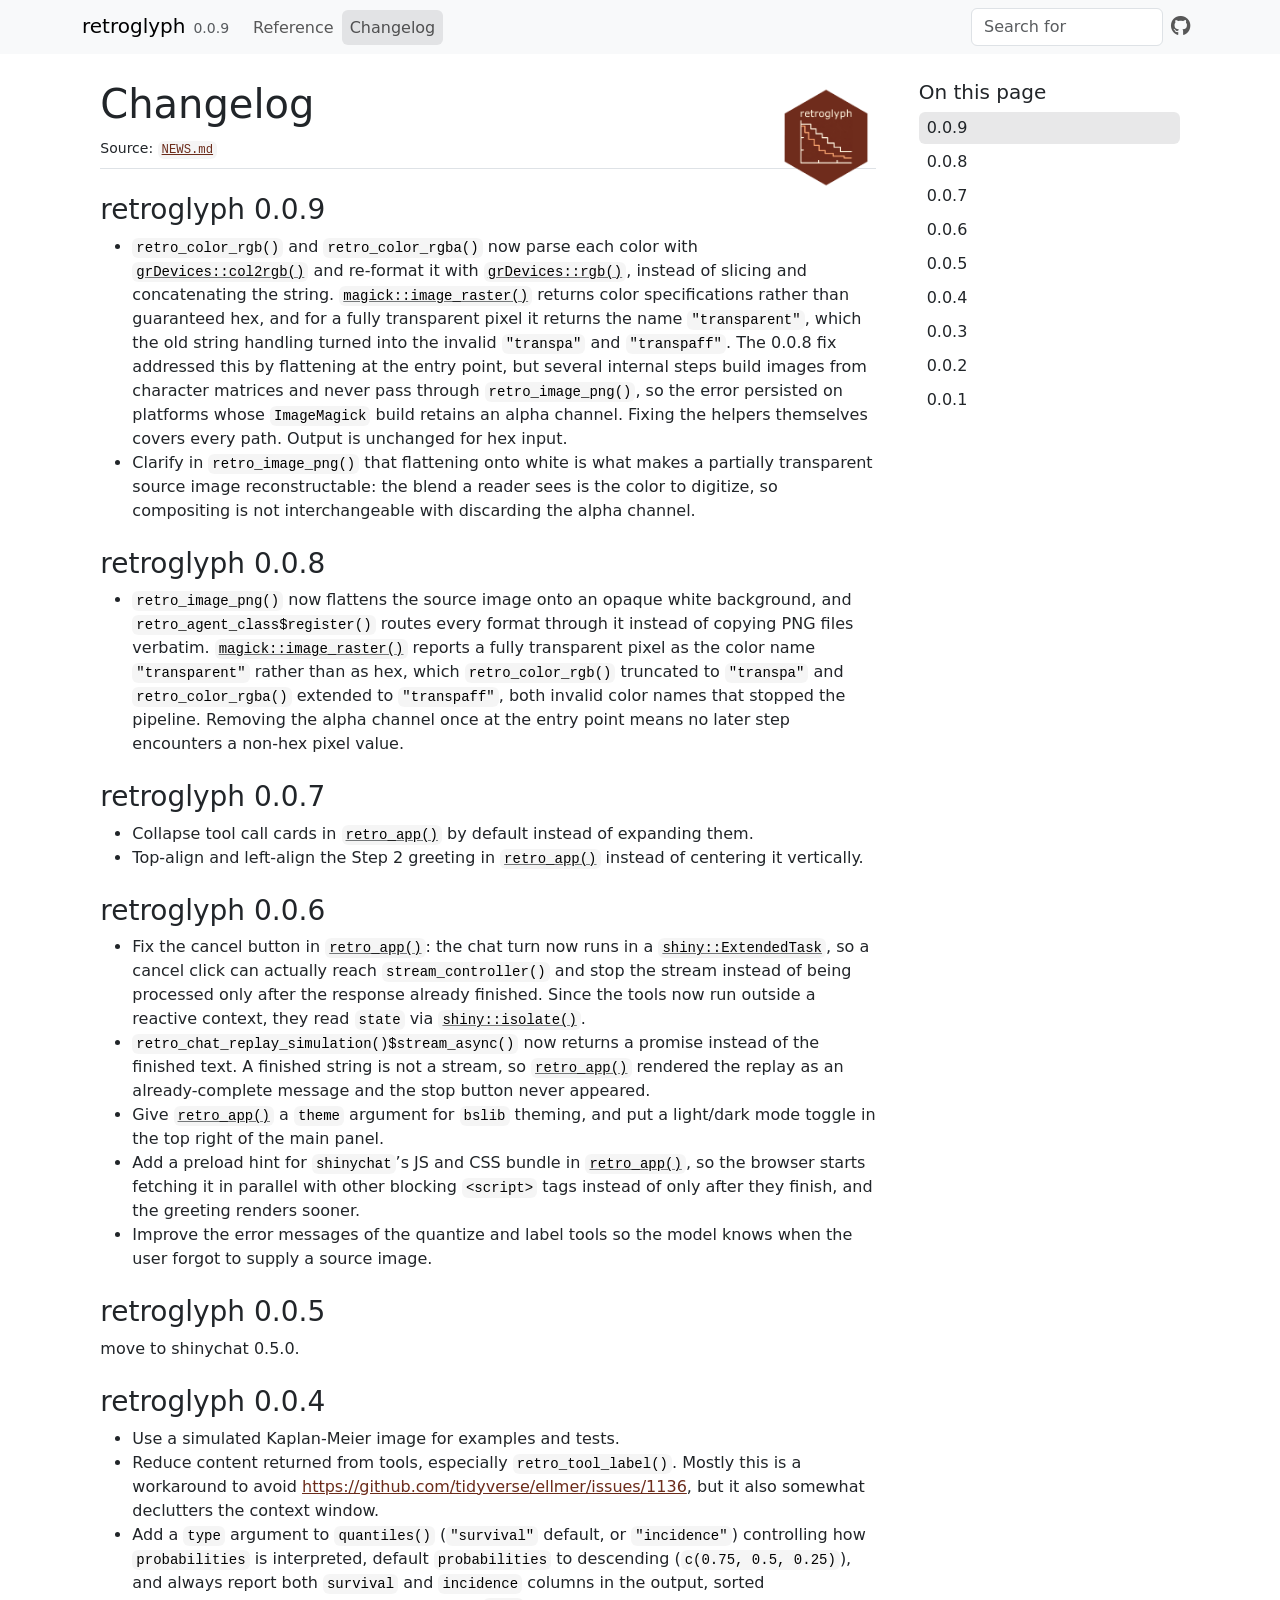
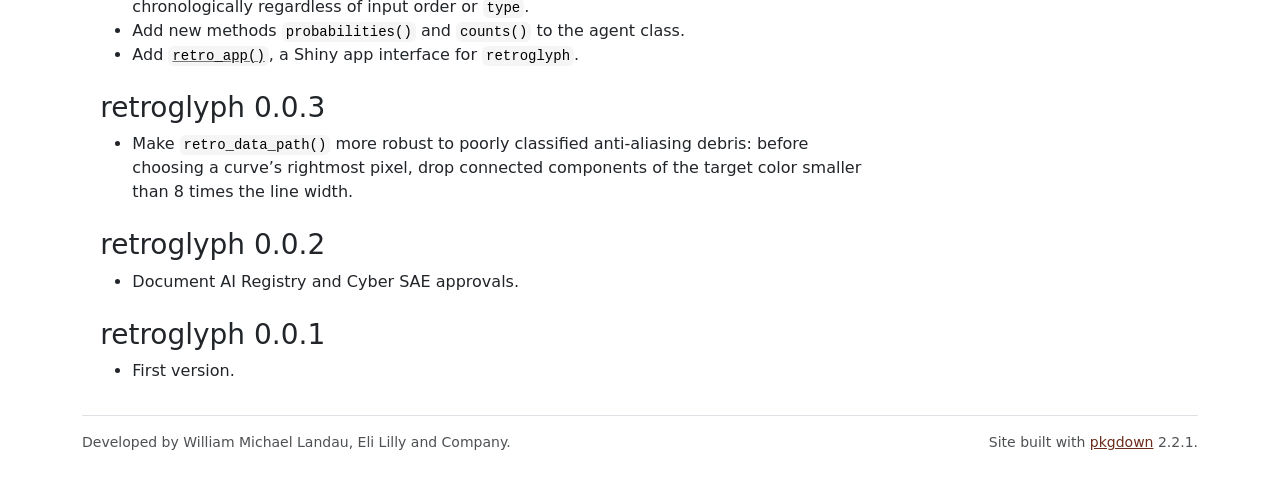
==== commit 2af5ffb2: "Deploying to gh-pages from @ wlandau/retroglyph@f11302726dbc3151089b98967c988e563eba2836 🚀" ====
--- a/news/index.html
+++ b/news/index.html
@@ -7,7 +7,7 @@
 
     <a class="navbar-brand me-2" href="../index.html">retroglyph</a>
 
-    <small class="nav-text text-muted me-auto" data-bs-toggle="tooltip" data-bs-placement="bottom" title="">0.0.8</small>
+    <small class="nav-text text-muted me-auto" data-bs-toggle="tooltip" data-bs-placement="bottom" title="">0.0.9</small>
 
 
     <button class="navbar-toggler" type="button" data-bs-toggle="collapse" data-bs-target="#navbar" aria-controls="navbar" aria-expanded="false" aria-label="Toggle navigation">
@@ -31,6 +31,12 @@
       <small>Source: <a href="https://github.com/wlandau/retroglyph/NEWS.md" class="external-link"><code>NEWS.md</code></a></small>
     </div>
 
+    <div class="section level2">
+<h2 class="pkg-version" data-toc-text="0.0.9" id="retroglyph-009">retroglyph 0.0.9<a class="anchor" aria-label="anchor" href="#retroglyph-009"></a></h2>
+<ul><li>
+<code>retro_color_rgb()</code> and <code>retro_color_rgba()</code> now parse each color with <code><a href="https://rdrr.io/r/grDevices/col2rgb.html" class="external-link">grDevices::col2rgb()</a></code> and re-format it with <code><a href="https://rdrr.io/r/grDevices/rgb.html" class="external-link">grDevices::rgb()</a></code>, instead of slicing and concatenating the string. <code><a href="https://docs.ropensci.org/magick/reference/editing.html" class="external-link">magick::image_raster()</a></code> returns color specifications rather than guaranteed hex, and for a fully transparent pixel it returns the name <code>"transparent"</code>, which the old string handling turned into the invalid <code>"transpa"</code> and <code>"transpaff"</code>. The 0.0.8 fix addressed this by flattening at the entry point, but several internal steps build images from character matrices and never pass through <code>retro_image_png()</code>, so the error persisted on platforms whose <code>ImageMagick</code> build retains an alpha channel. Fixing the helpers themselves covers every path. Output is unchanged for hex input.</li>
+<li>Clarify in <code>retro_image_png()</code> that flattening onto white is what makes a partially transparent source image reconstructable: the blend a reader sees is the color to digitize, so compositing is not interchangeable with discarding the alpha channel.</li>
+</ul></div>
     <div class="section level2">
 <h2 class="pkg-version" data-toc-text="0.0.8" id="retroglyph-008">retroglyph 0.0.8<a class="anchor" aria-label="anchor" href="#retroglyph-008"></a></h2>
 <ul><li>
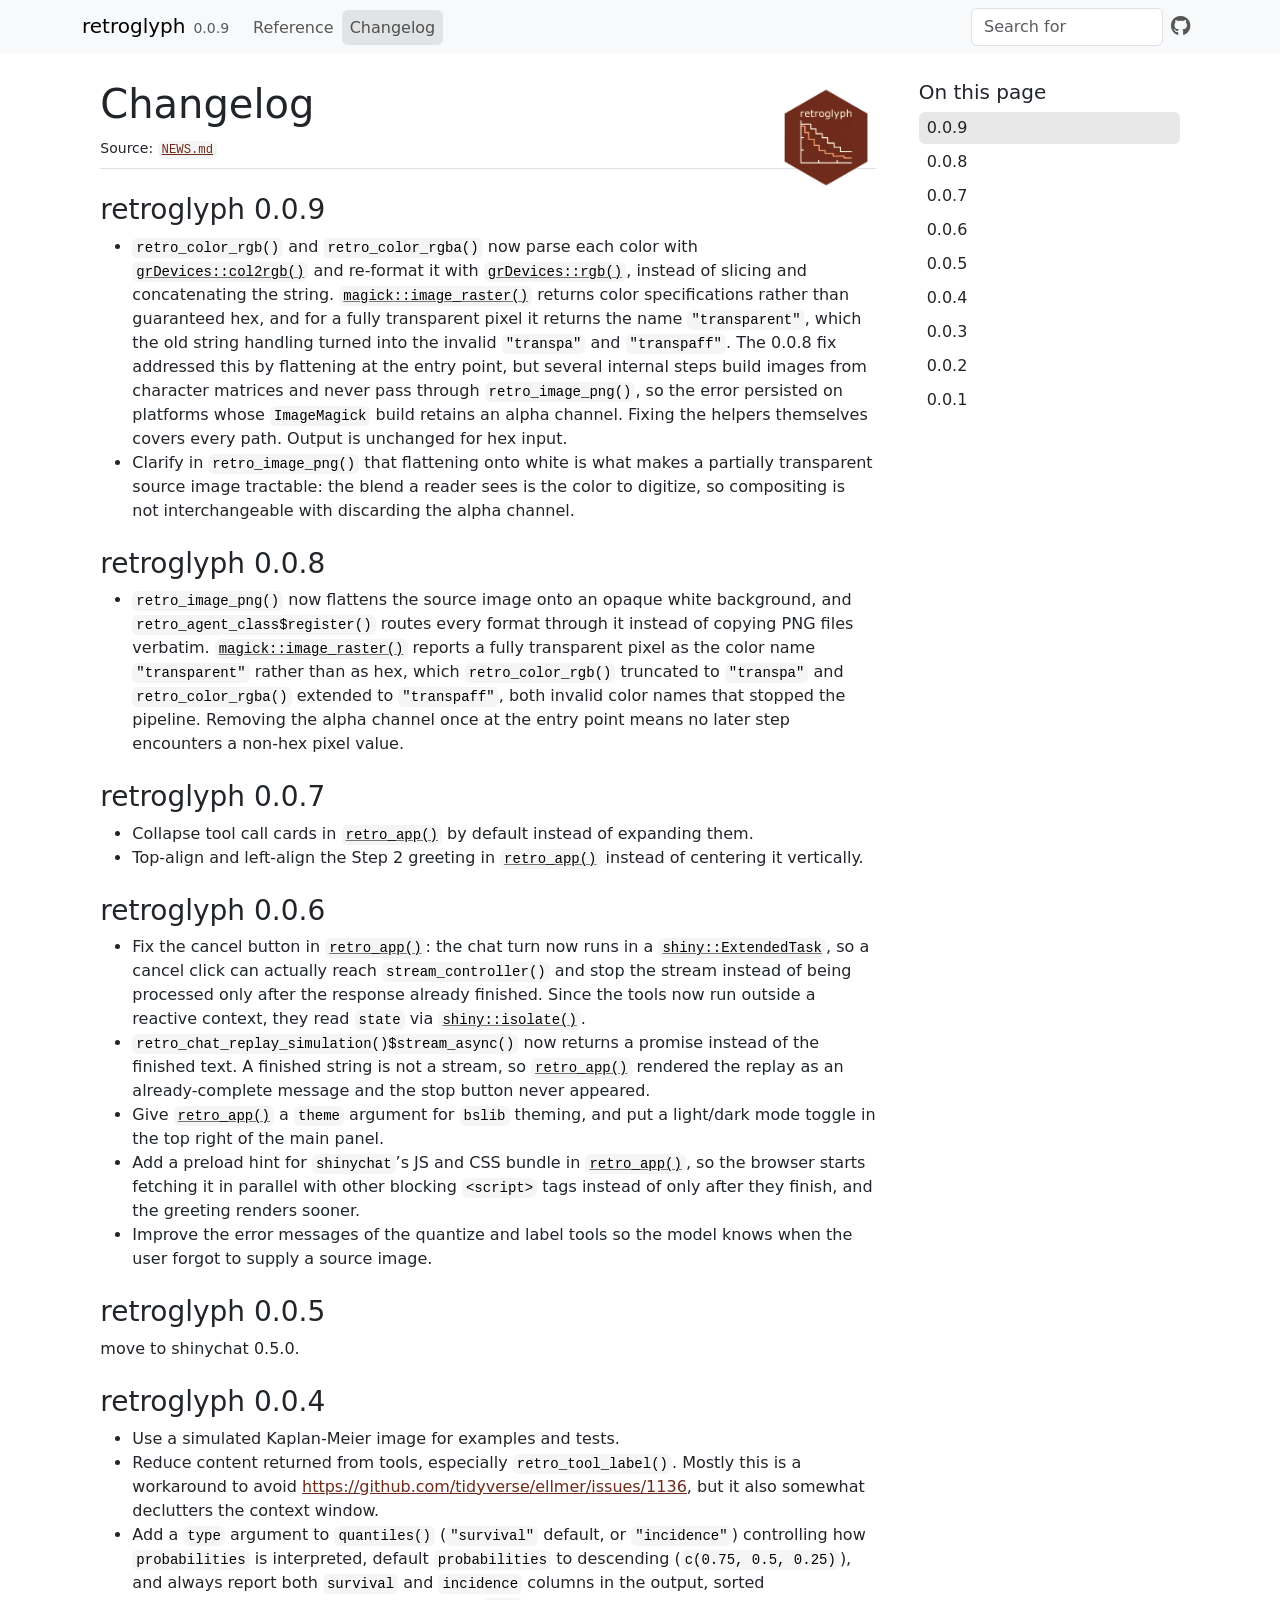
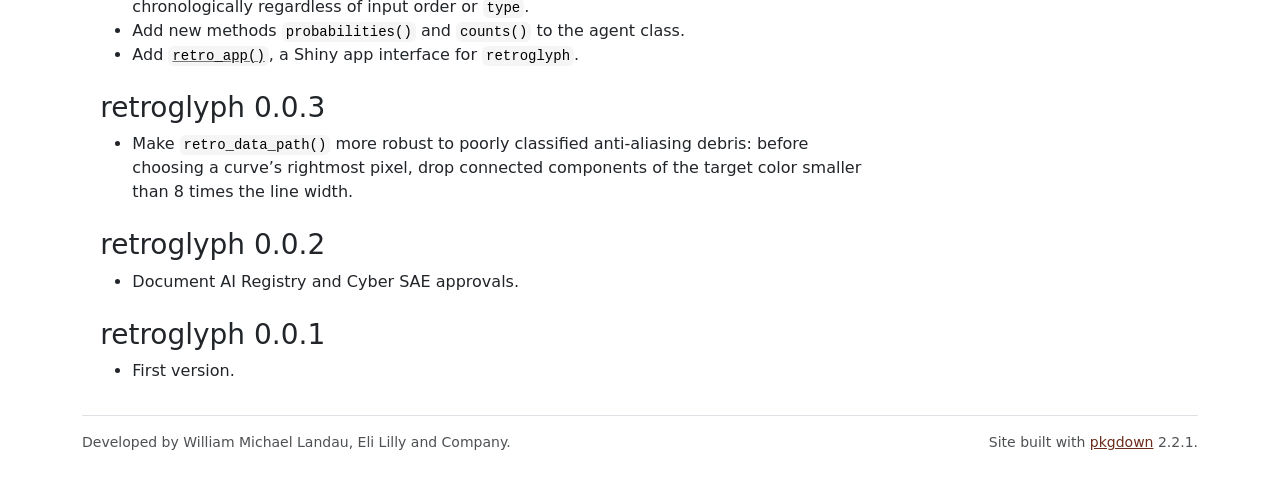
==== commit 30fb5866: "Deploying to gh-pages from @ wlandau/retroglyph@cb4dc3f76f720149d2120c9c27f8428f8815fa0a 🚀" ====
--- a/news/index.html
+++ b/news/index.html
@@ -35,7 +35,7 @@
 <h2 class="pkg-version" data-toc-text="0.0.9" id="retroglyph-009">retroglyph 0.0.9<a class="anchor" aria-label="anchor" href="#retroglyph-009"></a></h2>
 <ul><li>
 <code>retro_color_rgb()</code> and <code>retro_color_rgba()</code> now parse each color with <code><a href="https://rdrr.io/r/grDevices/col2rgb.html" class="external-link">grDevices::col2rgb()</a></code> and re-format it with <code><a href="https://rdrr.io/r/grDevices/rgb.html" class="external-link">grDevices::rgb()</a></code>, instead of slicing and concatenating the string. <code><a href="https://docs.ropensci.org/magick/reference/editing.html" class="external-link">magick::image_raster()</a></code> returns color specifications rather than guaranteed hex, and for a fully transparent pixel it returns the name <code>"transparent"</code>, which the old string handling turned into the invalid <code>"transpa"</code> and <code>"transpaff"</code>. The 0.0.8 fix addressed this by flattening at the entry point, but several internal steps build images from character matrices and never pass through <code>retro_image_png()</code>, so the error persisted on platforms whose <code>ImageMagick</code> build retains an alpha channel. Fixing the helpers themselves covers every path. Output is unchanged for hex input.</li>
-<li>Clarify in <code>retro_image_png()</code> that flattening onto white is what makes a partially transparent source image reconstructable: the blend a reader sees is the color to digitize, so compositing is not interchangeable with discarding the alpha channel.</li>
+<li>Clarify in <code>retro_image_png()</code> that flattening onto white is what makes a partially transparent source image tractable: the blend a reader sees is the color to digitize, so compositing is not interchangeable with discarding the alpha channel.</li>
 </ul></div>
     <div class="section level2">
 <h2 class="pkg-version" data-toc-text="0.0.8" id="retroglyph-008">retroglyph 0.0.8<a class="anchor" aria-label="anchor" href="#retroglyph-008"></a></h2>
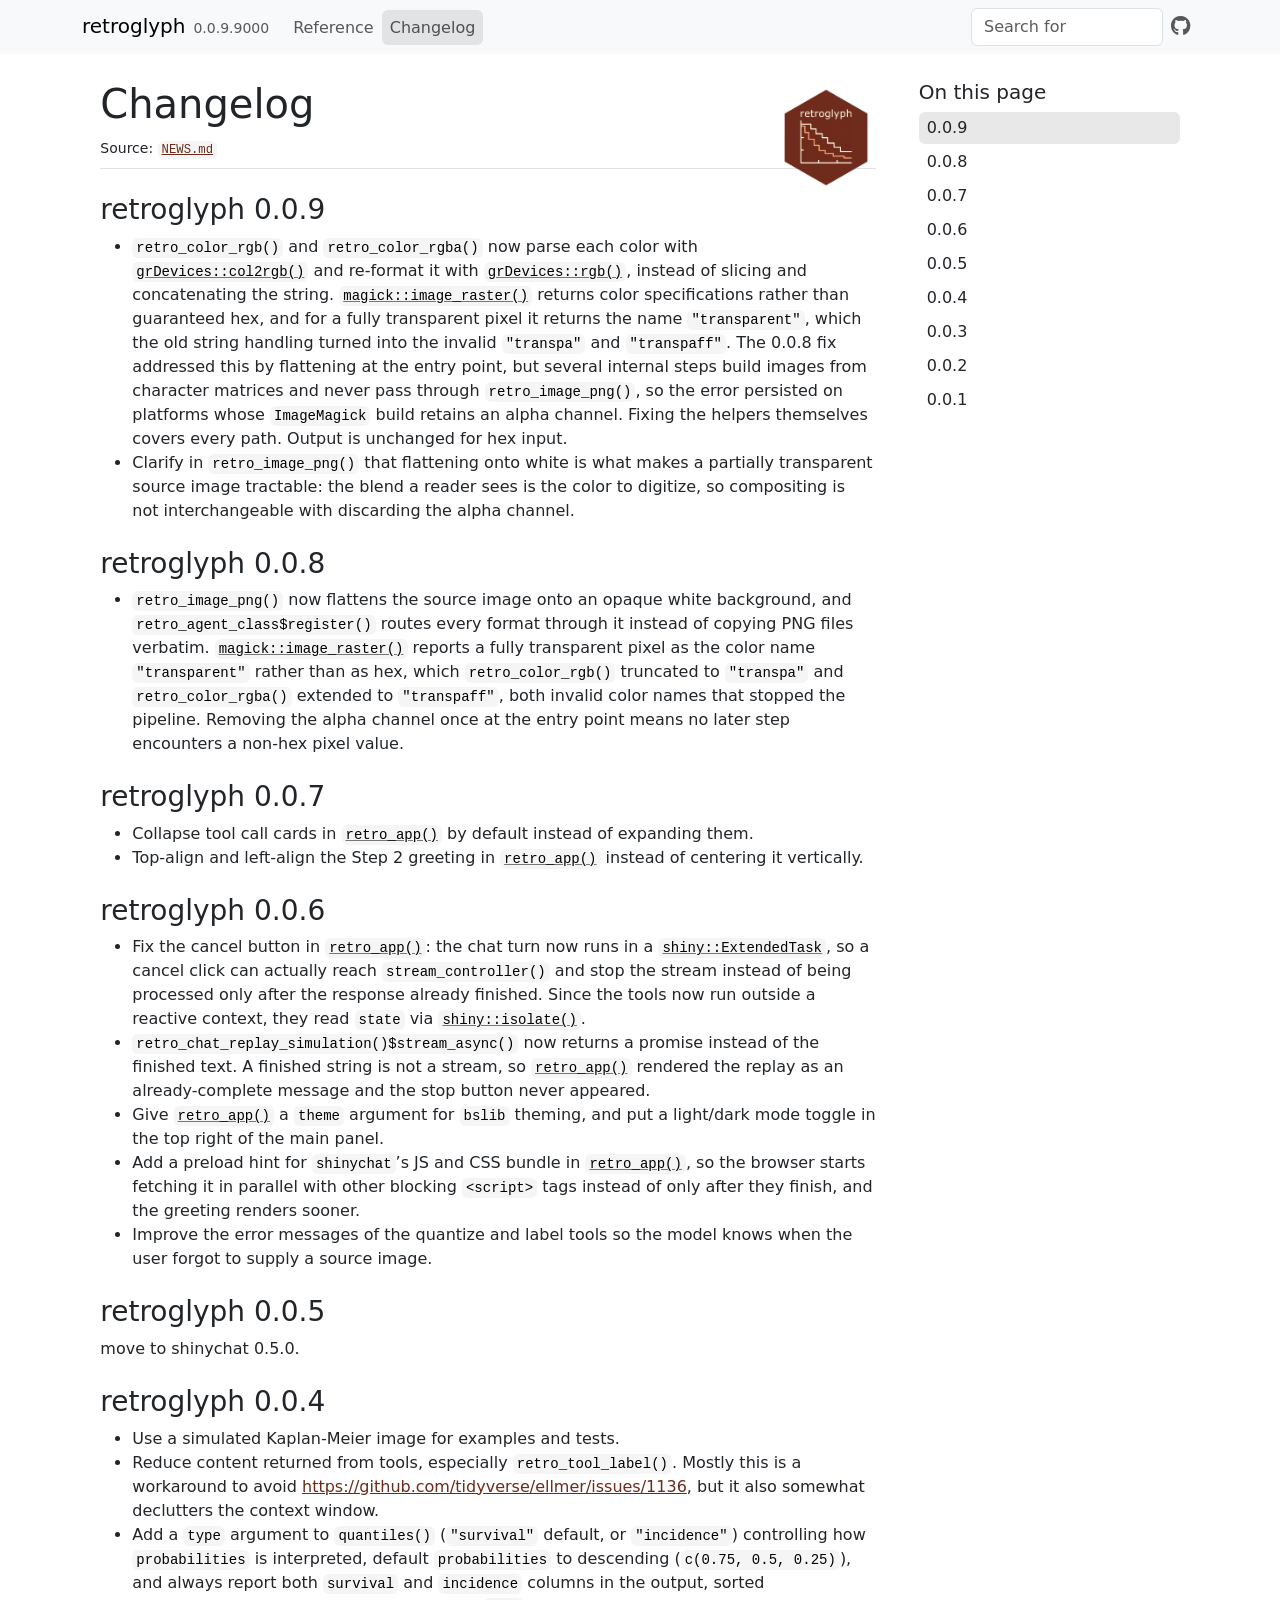
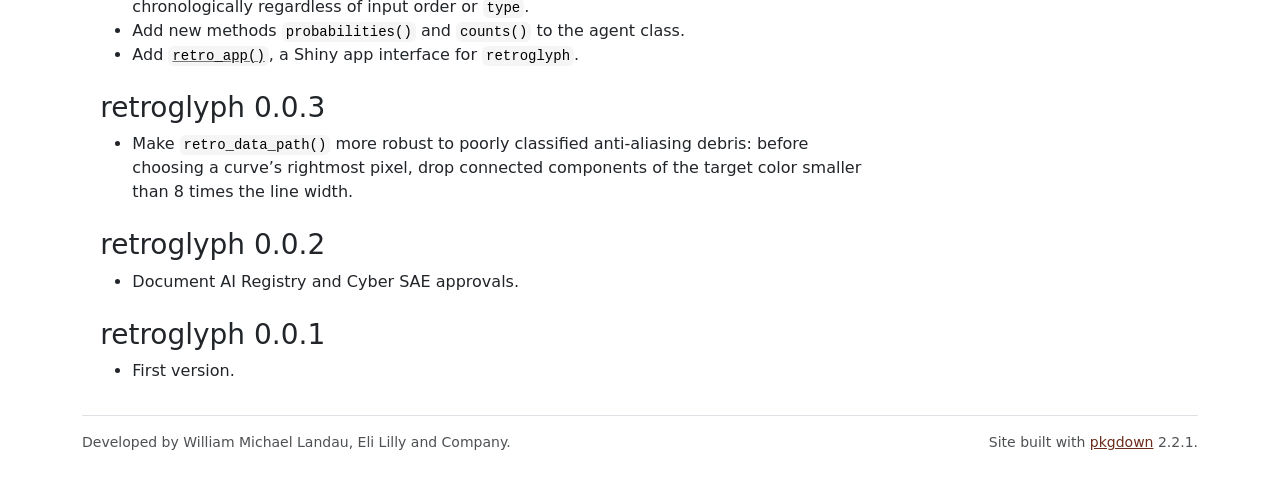
==== commit b07a789b: "Deploying to gh-pages from @ wlandau/retroglyph@f5c134388fb8d0f0cc7287ba20567aea64122431 🚀" ====
--- a/news/index.html
+++ b/news/index.html
@@ -7,7 +7,7 @@
 
     <a class="navbar-brand me-2" href="../index.html">retroglyph</a>
 
-    <small class="nav-text text-muted me-auto" data-bs-toggle="tooltip" data-bs-placement="bottom" title="">0.0.9</small>
+    <small class="nav-text text-muted me-auto" data-bs-toggle="tooltip" data-bs-placement="bottom" title="">0.0.9.9000</small>
 
 
     <button class="navbar-toggler" type="button" data-bs-toggle="collapse" data-bs-target="#navbar" aria-controls="navbar" aria-expanded="false" aria-label="Toggle navigation">
